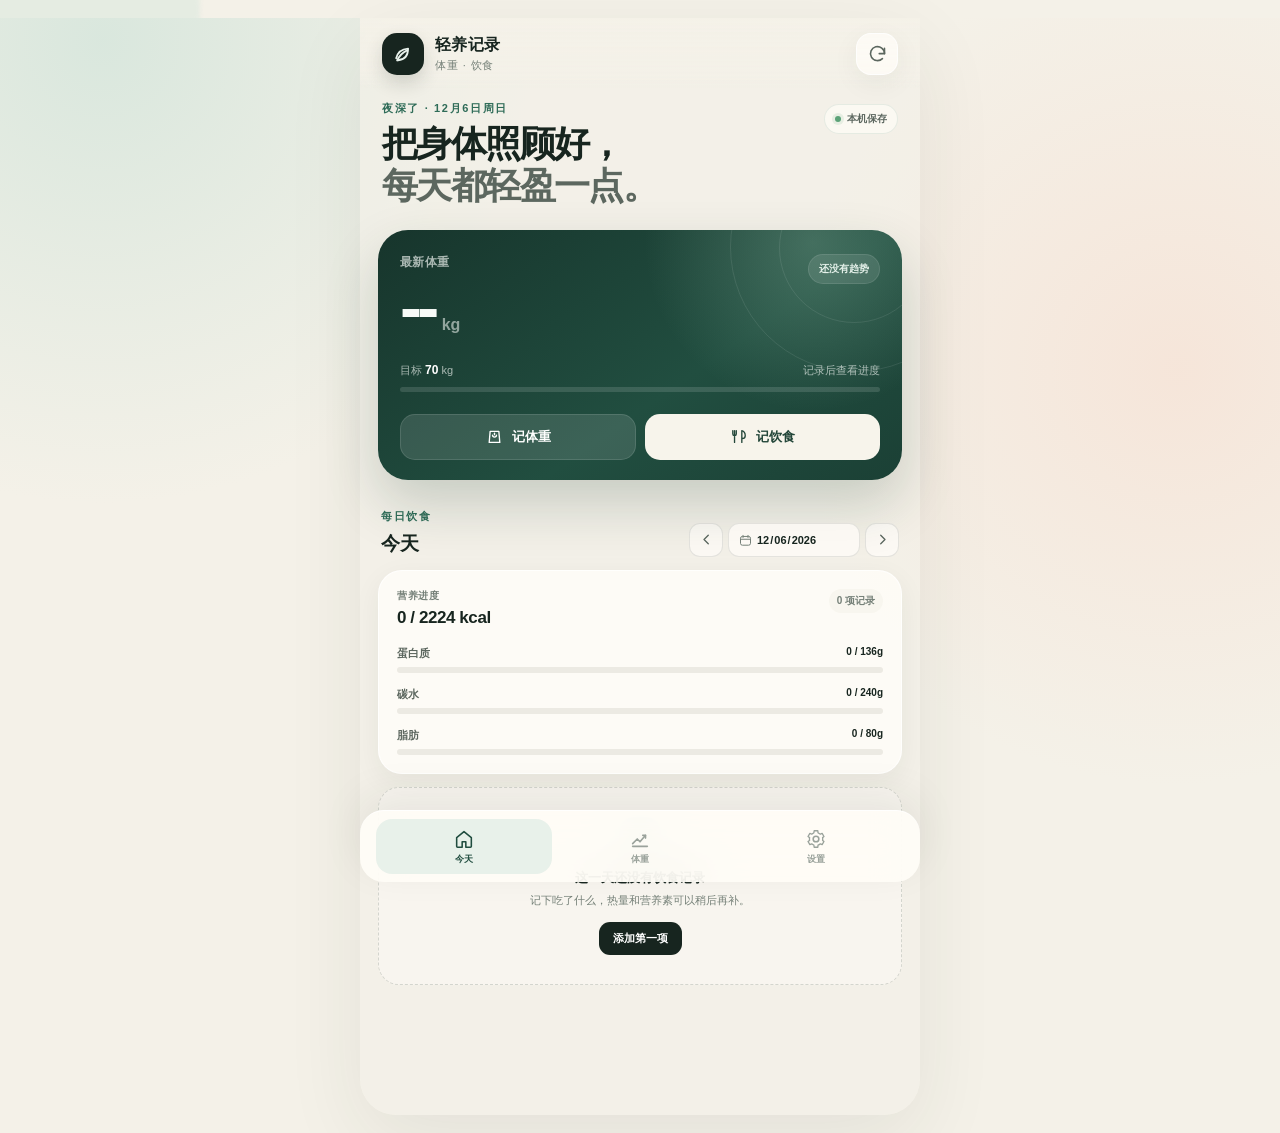
==== health/index.html @ af02f546 "新增离线健康记录页面" ====
<!doctype html>
<html lang="zh-CN">
<head>
  <meta charset="UTF-8">
  <meta name="viewport" content="width=device-width, initial-scale=1, viewport-fit=cover">
  <meta name="theme-color" content="#f4f1e8">
  <meta name="description" content="简单记录体重和每日饮食的个人健康页面。">
  <meta name="apple-mobile-web-app-capable" content="yes">
  <meta name="apple-mobile-web-app-status-bar-style" content="default">
  <meta name="apple-mobile-web-app-title" content="轻养记录">
  <title>轻养记录</title>
  <link rel="manifest" href="./manifest.webmanifest">
  <link rel="icon" href="./icons/icon.svg" type="image/svg+xml">
  <link rel="apple-touch-icon" href="./icons/icon-192.png">
  <link rel="stylesheet" href="./styles.css">
</head>
<body>
  <div class="ambient ambient-one"></div>
  <div class="ambient ambient-two"></div>

  <div class="app-shell">
    <header class="topbar">
      <a class="brand" href="#today" aria-label="轻养记录首页">
        <span class="brand-mark" aria-hidden="true">
          <svg viewBox="0 0 32 32" fill="none">
            <path d="M8.2 20.8c1.8-7 5.9-10.4 13.6-10.9-.1 7.7-3.8 12.6-11.5 13.2" stroke="currentColor" stroke-width="2.1" stroke-linecap="round" stroke-linejoin="round"/>
            <path d="M9.3 23.4c2.5-5.4 6.2-9.1 11.3-11.5" stroke="currentColor" stroke-width="2.1" stroke-linecap="round"/>
          </svg>
        </span>
        <span class="brand-copy">
          <strong>轻养记录</strong>
          <small>体重 · 饮食</small>
        </span>
      </a>
      <button class="icon-button" id="quickUpdateButton" type="button" aria-label="检查更新" title="检查更新">
        <svg viewBox="0 0 24 24" fill="none" aria-hidden="true">
          <path d="M20 11a8 8 0 1 0-2.35 5.65" stroke="currentColor" stroke-width="1.8" stroke-linecap="round"/>
          <path d="M20 5v6h-6" stroke="currentColor" stroke-width="1.8" stroke-linecap="round" stroke-linejoin="round"/>
        </svg>
      </button>
    </header>

    <main>
      <section class="view is-active" id="todayView" data-view-panel="today">
        <div class="greeting">
          <div>
            <p class="eyebrow" id="greetingText">今天</p>
            <h1>把身体照顾好，<br><span>每天都轻盈一点。</span></h1>
          </div>
          <span class="local-badge"><i></i>本机保存</span>
        </div>

        <article class="hero-card">
          <div class="hero-orbit hero-orbit-one"></div>
          <div class="hero-orbit hero-orbit-two"></div>
          <div class="hero-top">
            <div>
              <p class="hero-label">最新体重</p>
              <div class="hero-weight"><span id="latestWeight">--</span><small>kg</small></div>
            </div>
            <span class="trend-chip is-neutral" id="latestTrend">还没有趋势</span>
          </div>

          <div class="goal-meta">
            <span>目标 <strong id="goalWeightText">70</strong> kg</span>
            <span id="remainingText">记录后查看进度</span>
          </div>
          <div class="progress-track" aria-hidden="true">
            <div class="progress-fill" id="goalProgress"></div>
          </div>

          <div class="hero-actions">
            <button class="hero-action" type="button" data-open-weight>
              <svg viewBox="0 0 24 24" fill="none" aria-hidden="true">
                <path d="M6.5 5.5h11l1.2 14h-13.4l1.2-14Z" stroke="currentColor" stroke-width="1.7" stroke-linejoin="round"/>
                <path d="M9.5 10.2a2.5 2.5 0 1 0 5 0" stroke="currentColor" stroke-width="1.7" stroke-linecap="round"/>
                <path d="M12 9.7V7.8" stroke="currentColor" stroke-width="1.7" stroke-linecap="round"/>
              </svg>
              记体重
            </button>
            <button class="hero-action is-light" type="button" data-open-meal>
              <svg viewBox="0 0 24 24" fill="none" aria-hidden="true">
                <path d="M7 4.5v15M4.8 4.5v4.2a2.2 2.2 0 0 0 4.4 0V4.5M16.2 19.5v-15c2.8.7 4.3 3 4.3 6.4 0 2.3-1.3 3.6-3.8 3.6h-.5Z" stroke="currentColor" stroke-width="1.7" stroke-linecap="round" stroke-linejoin="round"/>
              </svg>
              记饮食
            </button>
          </div>
        </article>

        <div class="section-head">
          <div>
            <p class="eyebrow">每日饮食</p>
            <h2 id="dateHeading">今天</h2>
          </div>
          <div class="date-switcher" aria-label="切换记录日期">
            <button class="date-arrow" id="previousDayButton" type="button" aria-label="前一天">
              <svg viewBox="0 0 24 24" fill="none"><path d="m14.5 6-6 6 6 6" stroke="currentColor" stroke-width="1.9" stroke-linecap="round" stroke-linejoin="round"/></svg>
            </button>
            <label class="date-input-wrap">
              <svg viewBox="0 0 24 24" fill="none" aria-hidden="true"><rect x="4" y="5.5" width="16" height="14" rx="3" stroke="currentColor" stroke-width="1.6"/><path d="M8 3.8v3.4M16 3.8v3.4M4 10h16" stroke="currentColor" stroke-width="1.6" stroke-linecap="round"/></svg>
              <input id="dashboardDate" type="date" aria-label="选择饮食记录日期">
            </label>
            <button class="date-arrow" id="nextDayButton" type="button" aria-label="后一天">
              <svg viewBox="0 0 24 24" fill="none"><path d="m9.5 6 6 6-6 6" stroke="currentColor" stroke-width="1.9" stroke-linecap="round" stroke-linejoin="round"/></svg>
            </button>
          </div>
        </div>

        <article class="summary-card">
          <div class="summary-top">
            <div>
              <span class="card-kicker">营养进度</span>
              <strong id="dailyKcalText">0 / 0 kcal</strong>
            </div>
            <span class="summary-count" id="mealCountText">0 项记录</span>
          </div>
          <div class="macro-list">
            <div class="macro-row" data-macro="protein">
              <div class="macro-row-head"><span>蛋白质</span><strong id="proteinText">0 / 0g</strong></div>
              <div class="macro-track"><i id="proteinBar"></i></div>
            </div>
            <div class="macro-row" data-macro="carbs">
              <div class="macro-row-head"><span>碳水</span><strong id="carbsText">0 / 0g</strong></div>
              <div class="macro-track"><i id="carbsBar"></i></div>
            </div>
            <div class="macro-row" data-macro="fat">
              <div class="macro-row-head"><span>脂肪</span><strong id="fatText">0 / 0g</strong></div>
              <div class="macro-track"><i id="fatBar"></i></div>
            </div>
          </div>
        </article>

        <div class="meal-groups" id="mealGroups"></div>
      </section>

      <section class="view" id="weightView" data-view-panel="weight">
        <div class="page-heading">
          <p class="eyebrow">趋势</p>
          <h1>体重变化</h1>
          <p>看长期趋势，不被单日波动影响。</p>
        </div>

        <div class="stat-grid">
          <article class="stat-card is-dark">
            <span>最新体重</span>
            <strong><b id="weightLatestStat">--</b> kg</strong>
            <small id="weightDateStat">还没有记录</small>
          </article>
          <article class="stat-card">
            <span>距目标</span>
            <strong><b id="weightRemainingStat">--</b> kg</strong>
            <small id="weightGoalStat">目标 70kg</small>
          </article>
        </div>

        <article class="chart-card">
          <div class="card-heading">
            <div>
              <span class="card-kicker">最近记录</span>
              <h2>体重曲线</h2>
            </div>
            <span class="chart-legend"><i></i>目标线</span>
          </div>
          <div class="chart-wrap">
            <svg id="weightChart" viewBox="0 0 360 190" role="img" aria-label="体重趋势图"></svg>
          </div>
        </article>

        <button class="wide-button" type="button" data-open-weight>
          <svg viewBox="0 0 24 24" fill="none" aria-hidden="true"><path d="M12 5v14M5 12h14" stroke="currentColor" stroke-width="1.9" stroke-linecap="round"/></svg>
          记录今天的体重
        </button>

        <div class="section-head is-compact">
          <div>
            <p class="eyebrow">历史</p>
            <h2>全部记录</h2>
          </div>
          <span class="section-note" id="weightRecordCount">0 条</span>
        </div>
        <div class="weight-history" id="weightHistory"></div>
      </section>

      <section class="view" id="settingsView" data-view-panel="settings">
        <div class="page-heading">
          <p class="eyebrow">个人设置</p>
          <h1>目标与数据</h1>
          <p>调整后会自动重新计算每日营养目标。</p>
        </div>

        <form class="settings-card" id="settingsForm">
          <div class="card-heading">
            <div>
              <span class="card-kicker">体重目标</span>
              <h2>减重计划</h2>
            </div>
          </div>
          <div class="form-grid two-columns">
            <label class="field">
              <span>起始体重</span>
              <div class="input-with-unit"><input id="settingStartWeight" type="number" min="30" max="250" step="0.1" required><em>kg</em></div>
            </label>
            <label class="field">
              <span>目标体重</span>
              <div class="input-with-unit"><input id="settingGoalWeight" type="number" min="30" max="250" step="0.1" required><em>kg</em></div>
            </label>
          </div>
          <label class="field">
            <span>目标日期</span>
            <input id="settingTargetDate" type="date" required>
          </label>

          <div class="settings-divider"></div>
          <div class="card-heading">
            <div>
              <span class="card-kicker">营养比例</span>
              <h2>每公斤体重</h2>
            </div>
          </div>
          <div class="form-grid three-columns">
            <label class="field">
              <span>碳水</span>
              <div class="input-with-unit"><input id="settingCarbsRatio" type="number" min="0" max="10" step="0.1" required><em>g/kg</em></div>
            </label>
            <label class="field">
              <span>蛋白质</span>
              <div class="input-with-unit"><input id="settingProteinRatio" type="number" min="0" max="5" step="0.1" required><em>g/kg</em></div>
            </label>
            <label class="field">
              <span>脂肪</span>
              <div class="input-with-unit"><input id="settingFatRatio" type="number" min="0" max="5" step="0.1" required><em>g/kg</em></div>
            </label>
          </div>
          <button class="primary-button" type="submit">保存目标设置</button>
        </form>

        <div class="settings-list">
          <button class="settings-row" id="installButton" type="button">
            <span class="settings-icon">
              <svg viewBox="0 0 24 24" fill="none"><rect x="6" y="2.8" width="12" height="18.4" rx="3" stroke="currentColor" stroke-width="1.7"/><path d="M10 18.4h4M12 6v7M9.5 10.5 12 13l2.5-2.5" stroke="currentColor" stroke-width="1.7" stroke-linecap="round" stroke-linejoin="round"/></svg>
            </span>
            <span><strong>添加到手机桌面</strong><small>像 App 一样一键打开</small></span>
            <svg class="row-chevron" viewBox="0 0 24 24" fill="none"><path d="m9 5 7 7-7 7" stroke="currentColor" stroke-width="1.8" stroke-linecap="round" stroke-linejoin="round"/></svg>
          </button>
          <button class="settings-row" id="settingsUpdateButton" type="button">
            <span class="settings-icon">
              <svg viewBox="0 0 24 24" fill="none"><path d="M20 11a8 8 0 1 0-2.35 5.65" stroke="currentColor" stroke-width="1.8" stroke-linecap="round"/><path d="M20 5v6h-6" stroke="currentColor" stroke-width="1.8" stroke-linecap="round" stroke-linejoin="round"/></svg>
            </span>
            <span><strong>一键检查更新</strong><small>保留记录，刷新到最新页面</small></span>
            <svg class="row-chevron" viewBox="0 0 24 24" fill="none"><path d="m9 5 7 7-7 7" stroke="currentColor" stroke-width="1.8" stroke-linecap="round" stroke-linejoin="round"/></svg>
          </button>
          <button class="settings-row" id="exportButton" type="button">
            <span class="settings-icon">
              <svg viewBox="0 0 24 24" fill="none"><path d="M12 3v12M8 7l4-4 4 4M5 14v4.2A2.8 2.8 0 0 0 7.8 21h8.4a2.8 2.8 0 0 0 2.8-2.8V14" stroke="currentColor" stroke-width="1.7" stroke-linecap="round" stroke-linejoin="round"/></svg>
            </span>
            <span><strong>导出备份</strong><small>下载 JSON 文件保存记录</small></span>
            <svg class="row-chevron" viewBox="0 0 24 24" fill="none"><path d="m9 5 7 7-7 7" stroke="currentColor" stroke-width="1.8" stroke-linecap="round" stroke-linejoin="round"/></svg>
          </button>
          <button class="settings-row" id="importButton" type="button">
            <span class="settings-icon">
              <svg viewBox="0 0 24 24" fill="none"><path d="M12 21V9M8 17l4 4 4-4M5 10V5.8A2.8 2.8 0 0 1 7.8 3h8.4A2.8 2.8 0 0 1 19 5.8V10" stroke="currentColor" stroke-width="1.7" stroke-linecap="round" stroke-linejoin="round"/></svg>
            </span>
            <span><strong>导入备份</strong><small>从 JSON 文件恢复记录</small></span>
            <svg class="row-chevron" viewBox="0 0 24 24" fill="none"><path d="m9 5 7 7-7 7" stroke="currentColor" stroke-width="1.8" stroke-linecap="round" stroke-linejoin="round"/></svg>
          </button>
          <input id="importFileInput" type="file" accept="application/json,.json" hidden>
        </div>

        <div class="privacy-card">
          <span class="privacy-mark">本机</span>
          <div>
            <strong>记录只保存在这台设备</strong>
            <p>不会上传到服务器。更换浏览器、清理网站数据或换设备前，请先导出备份。</p>
          </div>
        </div>

        <button class="danger-button" id="clearDataButton" type="button">清空全部记录</button>
        <p class="app-version">轻养记录 · v1.0</p>
      </section>
    </main>

    <nav class="bottom-nav" aria-label="主导航">
      <button class="nav-item is-active" type="button" data-view-target="today">
        <svg viewBox="0 0 24 24" fill="none"><path d="M4 10.5 12 4l8 6.5V20a1 1 0 0 1-1 1h-5v-6H10v6H5a1 1 0 0 1-1-1v-9.5Z" stroke="currentColor" stroke-width="1.7" stroke-linejoin="round"/></svg>
        <span>今天</span>
      </button>
      <button class="nav-item" type="button" data-view-target="weight">
        <svg viewBox="0 0 24 24" fill="none"><path d="m4 17 5-5 3 3 6-7" stroke="currentColor" stroke-width="1.8" stroke-linecap="round" stroke-linejoin="round"/><path d="M15 8h3v3" stroke="currentColor" stroke-width="1.8" stroke-linecap="round" stroke-linejoin="round"/><path d="M4 20h16" stroke="currentColor" stroke-width="1.8" stroke-linecap="round"/></svg>
        <span>体重</span>
      </button>
      <button class="nav-item" type="button" data-view-target="settings">
        <svg viewBox="0 0 24 24" fill="none"><circle cx="12" cy="12" r="3.1" stroke="currentColor" stroke-width="1.7"/><path d="M19.2 13.5a7.7 7.7 0 0 0 0-3l1.5-1.2-2-3.4-1.9.8a8 8 0 0 0-2.6-1.5L14 3h-4l-.3 2.2a8 8 0 0 0-2.4 1.5l-2-.8-2 3.4 1.7 1.2a7.7 7.7 0 0 0 0 3L3.3 14.7l2 3.4 2-.8a8 8 0 0 0 2.4 1.5L10 21h4l.2-2.2a8 8 0 0 0 2.6-1.5l1.9.8 2-3.4-1.5-1.2Z" stroke="currentColor" stroke-width="1.45" stroke-linejoin="round"/></svg>
        <span>设置</span>
      </button>
    </nav>
  </div>

  <div class="modal" id="weightModal" aria-hidden="true">
    <button class="modal-backdrop" type="button" data-close-modal aria-label="关闭"></button>
    <div class="sheet" role="dialog" aria-modal="true" aria-labelledby="weightModalTitle">
      <div class="sheet-grabber"></div>
      <div class="sheet-heading">
        <div><p class="eyebrow">体重记录</p><h2 id="weightModalTitle">记录一次体重</h2></div>
        <button class="close-button" type="button" data-close-modal aria-label="关闭">
          <svg viewBox="0 0 24 24" fill="none"><path d="m6 6 12 12M18 6 6 18" stroke="currentColor" stroke-width="1.9" stroke-linecap="round"/></svg>
        </button>
      </div>
      <form id="weightForm">
        <label class="field">
          <span>日期</span>
          <input id="weightDateInput" type="date" required>
        </label>
        <label class="field is-emphasis">
          <span>体重</span>
          <div class="large-input-with-unit"><input id="weightValueInput" type="number" inputmode="decimal" min="30" max="250" step="0.1" placeholder="80.0" required><em>kg</em></div>
        </label>
        <label class="field">
          <span>备注 <small>可选</small></span>
          <input id="weightNoteInput" type="text" maxlength="60" placeholder="例如：早晨空腹">
        </label>
        <button class="primary-button" type="submit">保存体重</button>
      </form>
    </div>
  </div>

  <div class="modal" id="mealModal" aria-hidden="true">
    <button class="modal-backdrop" type="button" data-close-modal aria-label="关闭"></button>
    <div class="sheet" role="dialog" aria-modal="true" aria-labelledby="mealModalTitle">
      <div class="sheet-grabber"></div>
      <div class="sheet-heading">
        <div><p class="eyebrow">饮食记录</p><h2 id="mealModalTitle">今天吃了什么？</h2></div>
        <button class="close-button" type="button" data-close-modal aria-label="关闭">
          <svg viewBox="0 0 24 24" fill="none"><path d="m6 6 12 12M18 6 6 18" stroke="currentColor" stroke-width="1.9" stroke-linecap="round"/></svg>
        </button>
      </div>
      <form id="mealForm">
        <label class="field">
          <span>日期</span>
          <input id="mealDateInput" type="date" required>
        </label>
        <fieldset class="meal-type-field">
          <legend>餐次</legend>
          <div class="meal-type-options">
            <label><input type="radio" name="mealType" value="早餐" checked><span>早餐</span></label>
            <label><input type="radio" name="mealType" value="午餐"><span>午餐</span></label>
            <label><input type="radio" name="mealType" value="晚餐"><span>晚餐</span></label>
            <label><input type="radio" name="mealType" value="加餐"><span>加餐</span></label>
          </div>
        </fieldset>
        <label class="field">
          <span>食物内容</span>
          <textarea id="mealFoodInput" rows="3" maxlength="300" placeholder="例如：鸡胸肉300g、生米280g、鸡蛋3个、青椒6个" required></textarea>
        </label>
        <details class="nutrition-details" id="nutritionDetails">
          <summary>填写热量和营养素 <span>可选</span></summary>
          <div class="nutrition-grid">
            <label class="field"><span>热量</span><div class="input-with-unit"><input id="mealKcalInput" type="number" min="0" step="1" inputmode="numeric" placeholder="0"><em>kcal</em></div></label>
            <label class="field"><span>蛋白质</span><div class="input-with-unit"><input id="mealProteinInput" type="number" min="0" step="0.1" inputmode="decimal" placeholder="0"><em>g</em></div></label>
            <label class="field"><span>碳水</span><div class="input-with-unit"><input id="mealCarbsInput" type="number" min="0" step="0.1" inputmode="decimal" placeholder="0"><em>g</em></div></label>
            <label class="field"><span>脂肪</span><div class="input-with-unit"><input id="mealFatInput" type="number" min="0" step="0.1" inputmode="decimal" placeholder="0"><em>g</em></div></label>
          </div>
        </details>
        <button class="primary-button" type="submit">添加到饮食记录</button>
      </form>
    </div>
  </div>

  <div class="toast" id="toast" role="status" aria-live="polite"></div>
  <script src="./app.js" defer></script>
</body>
</html>
---- health/styles.css ----
:root {
  color-scheme: light;
  --bg: #f4f1e8;
  --surface: #fffdf8;
  --surface-soft: #f8f6ef;
  --ink: #17251f;
  --muted: #758078;
  --muted-dark: #5c675f;
  --line: rgba(23, 37, 31, 0.1);
  --line-strong: rgba(23, 37, 31, 0.16);
  --accent: #2f6c58;
  --accent-deep: #204d3f;
  --accent-soft: #dfece5;
  --coral: #df896a;
  --coral-soft: #f7e3db;
  --gold: #c59a4e;
  --danger: #b55345;
  --shadow: 0 20px 55px rgba(34, 53, 42, 0.09);
  --shadow-soft: 0 8px 28px rgba(34, 53, 42, 0.06);
  --radius-xl: 30px;
  --radius-lg: 24px;
  --radius-md: 18px;
  --safe-bottom: env(safe-area-inset-bottom, 0px);
  --app-width: 560px;
  font-family: -apple-system, BlinkMacSystemFont, "Segoe UI", "PingFang SC", "Hiragino Sans GB", "Microsoft YaHei", sans-serif;
}

* {
  box-sizing: border-box;
}

html {
  min-height: 100%;
  background: var(--bg);
  scroll-behavior: smooth;
}

body {
  min-width: 0;
  min-height: 100vh;
  margin: 0;
  overflow-x: hidden;
  background:
    radial-gradient(circle at 8% 2%, rgba(209, 228, 218, 0.76), transparent 29rem),
    radial-gradient(circle at 92% 32%, rgba(247, 221, 207, 0.58), transparent 26rem),
    var(--bg);
  color: var(--ink);
  -webkit-font-smoothing: antialiased;
  -webkit-tap-highlight-color: transparent;
}

button,
input,
textarea,
select {
  font: inherit;
}

button {
  border: 0;
  cursor: pointer;
}

button,
a,
input,
textarea {
  -webkit-tap-highlight-color: transparent;
}

button:focus-visible,
a:focus-visible,
input:focus-visible,
textarea:focus-visible,
summary:focus-visible {
  outline: 3px solid rgba(47, 108, 88, 0.32);
  outline-offset: 2px;
}

svg {
  display: block;
}

[hidden] {
  display: none !important;
}

.ambient {
  position: fixed;
  z-index: -1;
  border-radius: 50%;
  filter: blur(2px);
  pointer-events: none;
}

.ambient-one {
  top: -170px;
  left: -160px;
  width: 360px;
  height: 360px;
  background: rgba(211, 231, 221, 0.46);
}

.ambient-two {
  right: -210px;
  top: 44%;
  width: 430px;
  height: 430px;
  background: rgba(249, 222, 207, 0.38);
}

.app-shell {
  position: relative;
  width: min(100%, var(--app-width));
  min-height: 100vh;
  margin: 0 auto;
  padding-bottom: calc(108px + var(--safe-bottom));
}

.topbar {
  position: sticky;
  z-index: 30;
  top: 0;
  display: flex;
  align-items: center;
  justify-content: space-between;
  padding: max(15px, env(safe-area-inset-top)) 22px 13px;
  background: linear-gradient(to bottom, rgba(244, 241, 232, 0.96), rgba(244, 241, 232, 0.8) 74%, transparent);
  backdrop-filter: blur(16px);
}

.brand {
  display: flex;
  align-items: center;
  gap: 11px;
  color: var(--ink);
  text-decoration: none;
}

.brand-mark {
  display: grid;
  width: 42px;
  height: 42px;
  place-items: center;
  border-radius: 15px;
  background: var(--ink);
  box-shadow: 0 8px 18px rgba(23, 37, 31, 0.16);
  color: #e8f2ec;
}

.brand-mark svg {
  width: 28px;
  height: 28px;
}

.brand-copy {
  display: grid;
  gap: 2px;
}

.brand-copy strong {
  font-size: 16px;
  letter-spacing: 0.02em;
}

.brand-copy small {
  color: var(--muted);
  font-size: 11px;
  letter-spacing: 0.08em;
}

.icon-button {
  display: grid;
  width: 42px;
  height: 42px;
  place-items: center;
  border: 1px solid rgba(255, 255, 255, 0.72);
  border-radius: 15px;
  background: rgba(255, 253, 248, 0.78);
  box-shadow: var(--shadow-soft);
  color: var(--muted-dark);
}

.icon-button svg {
  width: 21px;
  height: 21px;
}

.icon-button.is-spinning svg {
  animation: spin 0.8s linear infinite;
}

main {
  padding: 3px 18px 22px;
}

.view {
  display: none;
}

.view.is-active {
  display: block;
  animation: view-in 0.32s ease both;
}

.greeting {
  display: flex;
  align-items: flex-start;
  justify-content: space-between;
  gap: 18px;
  padding: 10px 4px 22px;
}

.eyebrow {
  margin: 0 0 7px;
  color: var(--accent);
  font-size: 11px;
  font-weight: 800;
  letter-spacing: 0.15em;
  text-transform: uppercase;
}

.greeting h1,
.page-heading h1 {
  margin: 0;
  color: var(--ink);
  font-size: clamp(27px, 7.2vw, 36px);
  font-weight: 760;
  letter-spacing: -0.045em;
  line-height: 1.18;
}

.greeting h1 span {
  color: var(--muted-dark);
  font-weight: 650;
}

.local-badge {
  display: inline-flex;
  flex: 0 0 auto;
  align-items: center;
  gap: 6px;
  margin-top: 3px;
  padding: 7px 10px;
  border: 1px solid rgba(47, 108, 88, 0.1);
  border-radius: 999px;
  background: rgba(255, 253, 248, 0.66);
  color: var(--muted-dark);
  font-size: 10px;
  font-weight: 700;
  white-space: nowrap;
}

.local-badge i {
  width: 6px;
  height: 6px;
  border-radius: 50%;
  background: #5ca277;
  box-shadow: 0 0 0 3px rgba(92, 162, 119, 0.13);
}

.hero-card {
  position: relative;
  overflow: hidden;
  padding: 24px 22px 20px;
  border-radius: var(--radius-xl);
  background:
    radial-gradient(circle at 83% 5%, rgba(151, 194, 172, 0.3), transparent 34%),
    linear-gradient(145deg, #17352c, #214e40 59%, #1b4035);
  box-shadow: 0 24px 54px rgba(24, 58, 46, 0.2);
  color: #f8fbf8;
}

.hero-orbit {
  position: absolute;
  border: 1px solid rgba(255, 255, 255, 0.09);
  border-radius: 50%;
  pointer-events: none;
}

.hero-orbit-one {
  top: -108px;
  right: -78px;
  width: 250px;
  height: 250px;
}

.hero-orbit-two {
  top: -57px;
  right: -27px;
  width: 150px;
  height: 150px;
}

.hero-top {
  position: relative;
  z-index: 1;
  display: flex;
  align-items: flex-start;
  justify-content: space-between;
  gap: 12px;
}

.hero-label {
  margin: 0 0 4px;
  color: rgba(247, 251, 248, 0.66);
  font-size: 12px;
  font-weight: 650;
  letter-spacing: 0.04em;
}

.hero-weight {
  display: flex;
  align-items: baseline;
  gap: 7px;
}

.hero-weight span {
  font-family: "Avenir Next", "Segoe UI", sans-serif;
  font-size: clamp(48px, 14vw, 66px);
  font-weight: 650;
  letter-spacing: -0.07em;
  line-height: 0.98;
}

.hero-weight small {
  color: rgba(247, 251, 248, 0.54);
  font-size: 16px;
  font-weight: 700;
}

.trend-chip {
  display: inline-flex;
  align-items: center;
  gap: 5px;
  padding: 7px 10px;
  border: 1px solid rgba(255, 255, 255, 0.1);
  border-radius: 999px;
  background: rgba(255, 255, 255, 0.1);
  color: #e5f1ea;
  font-size: 10px;
  font-weight: 750;
  white-space: nowrap;
}

.trend-chip.is-down {
  background: rgba(173, 226, 196, 0.15);
  color: #c9f0d9;
}

.trend-chip.is-up {
  background: rgba(255, 190, 165, 0.14);
  color: #ffd7c8;
}

.goal-meta {
  position: relative;
  z-index: 1;
  display: flex;
  justify-content: space-between;
  gap: 12px;
  margin-top: 23px;
  color: rgba(247, 251, 248, 0.65);
  font-size: 11px;
}

.goal-meta strong {
  color: #fff;
  font-size: 12px;
}

.progress-track {
  position: relative;
  z-index: 1;
  height: 5px;
  margin-top: 9px;
  overflow: hidden;
  border-radius: 999px;
  background: rgba(255, 255, 255, 0.13);
}

.progress-fill {
  width: 0;
  height: 100%;
  border-radius: inherit;
  background: linear-gradient(90deg, #b4dfc9, #f2d2bd);
  transition: width 0.55s cubic-bezier(0.2, 0.7, 0.2, 1);
}

.hero-actions {
  position: relative;
  z-index: 1;
  display: grid;
  grid-template-columns: 1fr 1fr;
  gap: 9px;
  margin-top: 22px;
}

.hero-action {
  display: flex;
  align-items: center;
  justify-content: center;
  gap: 8px;
  min-height: 46px;
  border: 1px solid rgba(255, 255, 255, 0.12);
  border-radius: 15px;
  background: rgba(255, 255, 255, 0.12);
  color: #fff;
  font-size: 13px;
  font-weight: 720;
}

.hero-action.is-light {
  border-color: transparent;
  background: #f7f4eb;
  color: #234639;
}

.hero-action svg {
  width: 19px;
  height: 19px;
}

.section-head {
  display: flex;
  align-items: flex-end;
  justify-content: space-between;
  gap: 14px;
  margin: 29px 3px 13px;
}

.section-head.is-compact {
  margin-top: 27px;
}

.section-head h2,
.card-heading h2 {
  margin: 0;
  font-size: 19px;
  font-weight: 760;
  letter-spacing: -0.025em;
}

.section-note {
  color: var(--muted);
  font-size: 11px;
  font-weight: 600;
}

.date-switcher {
  display: flex;
  align-items: center;
  gap: 5px;
}

.date-arrow {
  display: grid;
  width: 34px;
  height: 34px;
  place-items: center;
  border: 1px solid var(--line);
  border-radius: 11px;
  background: rgba(255, 253, 248, 0.74);
  color: var(--muted-dark);
}

.date-arrow svg {
  width: 17px;
  height: 17px;
}

.date-input-wrap {
  position: relative;
  display: block;
  width: 132px;
  height: 34px;
  overflow: hidden;
  border: 1px solid var(--line);
  border-radius: 11px;
  background: rgba(255, 253, 248, 0.74);
}

.date-input-wrap svg {
  position: absolute;
  z-index: 1;
  top: 9px;
  left: 9px;
  width: 15px;
  height: 15px;
  color: var(--muted);
  pointer-events: none;
}

.date-input-wrap input {
  width: 100%;
  height: 100%;
  padding: 0 4px 0 27px;
  border: 0;
  outline: 0;
  background: transparent;
  color: var(--ink);
  font-size: 11px;
  font-weight: 700;
}

.date-input-wrap input::-webkit-calendar-picker-indicator {
  opacity: 0;
  position: absolute;
  inset: 0;
  width: 100%;
  height: 100%;
  cursor: pointer;
}

.summary-card,
.chart-card,
.settings-card {
  border: 1px solid rgba(255, 255, 255, 0.72);
  border-radius: var(--radius-lg);
  background: rgba(255, 253, 248, 0.84);
  box-shadow: var(--shadow-soft);
}

.summary-card {
  padding: 18px;
}

.summary-top {
  display: flex;
  align-items: flex-start;
  justify-content: space-between;
  gap: 12px;
  margin-bottom: 18px;
}

.summary-top > div {
  display: grid;
  gap: 5px;
}

.card-kicker {
  color: var(--muted);
  font-size: 10px;
  font-weight: 750;
  letter-spacing: 0.07em;
}

.summary-top strong {
  font-size: 17px;
  letter-spacing: -0.025em;
}

.summary-count {
  padding: 5px 8px;
  border-radius: 999px;
  background: var(--surface-soft);
  color: var(--muted);
  font-size: 10px;
  font-weight: 700;
}

.macro-list {
  display: grid;
  gap: 14px;
}

.macro-row-head {
  display: flex;
  justify-content: space-between;
  gap: 10px;
  margin-bottom: 6px;
  color: var(--muted-dark);
  font-size: 11px;
  font-weight: 650;
}

.macro-row-head strong {
  color: var(--ink);
  font-size: 10px;
}

.macro-track {
  height: 6px;
  overflow: hidden;
  border-radius: 999px;
  background: #eceae3;
}

.macro-track i {
  display: block;
  width: 0;
  height: 100%;
  border-radius: inherit;
  transition: width 0.45s cubic-bezier(0.2, 0.7, 0.2, 1);
}

.macro-row[data-macro="protein"] .macro-track i {
  background: #5c9a7f;
}

.macro-row[data-macro="carbs"] .macro-track i {
  background: #d8a24f;
}

.macro-row[data-macro="fat"] .macro-track i {
  background: #d58167;
}

.macro-track i.is-over {
  background: var(--danger);
}

.meal-groups {
  display: grid;
  gap: 11px;
  margin-top: 13px;
}

.meal-group {
  overflow: hidden;
  border: 1px solid rgba(255, 255, 255, 0.7);
  border-radius: 21px;
  background: rgba(255, 253, 248, 0.68);
}

.meal-group-head {
  display: flex;
  align-items: center;
  justify-content: space-between;
  padding: 13px 15px 10px;
}

.meal-group-title {
  display: flex;
  align-items: center;
  gap: 9px;
}

.meal-icon {
  display: grid;
  width: 30px;
  height: 30px;
  place-items: center;
  border-radius: 10px;
  background: var(--accent-soft);
  color: var(--accent-deep);
  font-size: 12px;
  font-weight: 800;
}

.meal-group[data-type="午餐"] .meal-icon {
  background: #f3e9d5;
  color: #846124;
}

.meal-group[data-type="晚餐"] .meal-icon {
  background: #e9e5f1;
  color: #66597b;
}

.meal-group[data-type="加餐"] .meal-icon {
  background: var(--coral-soft);
  color: #965b44;
}

.meal-group-title strong {
  font-size: 13px;
}

.meal-group-title small {
  margin-left: 5px;
  color: var(--muted);
  font-size: 10px;
}

.meal-entry {
  position: relative;
  padding: 12px 15px 14px;
  border-top: 1px solid var(--line);
}

.meal-entry-main {
  display: flex;
  align-items: flex-start;
  gap: 10px;
}

.meal-entry-copy {
  min-width: 0;
  flex: 1;
}

.meal-entry-copy p {
  margin: 0;
  white-space: pre-wrap;
  overflow-wrap: anywhere;
  color: var(--ink);
  font-size: 13px;
  line-height: 1.55;
}

.meal-tags {
  display: flex;
  flex-wrap: wrap;
  gap: 5px;
  margin-top: 8px;
}

.meal-tags span {
  padding: 4px 7px;
  border-radius: 7px;
  background: var(--surface-soft);
  color: var(--muted-dark);
  font-size: 9px;
  font-weight: 700;
}

.delete-entry {
  display: grid;
  flex: 0 0 auto;
  width: 29px;
  height: 29px;
  place-items: center;
  border-radius: 9px;
  background: transparent;
  color: #a4aaa5;
}

.delete-entry:hover {
  background: #f8ebe7;
  color: var(--danger);
}

.delete-entry svg {
  width: 16px;
  height: 16px;
}

.empty-state {
  padding: 29px 22px;
  border: 1px dashed var(--line-strong);
  border-radius: 21px;
  background: rgba(255, 253, 248, 0.42);
  text-align: center;
}

.empty-mark {
  display: grid;
  width: 42px;
  height: 42px;
  margin: 0 auto 10px;
  place-items: center;
  border-radius: 15px;
  background: var(--accent-soft);
  color: var(--accent);
  font-size: 20px;
}

.empty-state strong {
  display: block;
  margin-bottom: 5px;
  font-size: 13px;
}

.empty-state p {
  margin: 0;
  color: var(--muted);
  font-size: 11px;
  line-height: 1.55;
}

.empty-state button {
  margin-top: 13px;
  padding: 9px 14px;
  border-radius: 11px;
  background: var(--ink);
  color: #fff;
  font-size: 11px;
  font-weight: 700;
}

.page-heading {
  padding: 12px 3px 21px;
}

.page-heading h1 {
  font-size: clamp(29px, 7.6vw, 38px);
}

.page-heading > p:last-child {
  margin: 9px 0 0;
  color: var(--muted);
  font-size: 12px;
  line-height: 1.6;
}

.stat-grid {
  display: grid;
  grid-template-columns: 1fr 1fr;
  gap: 10px;
}

.stat-card {
  min-width: 0;
  padding: 18px 16px;
  border: 1px solid rgba(255, 255, 255, 0.72);
  border-radius: 21px;
  background: rgba(255, 253, 248, 0.8);
  box-shadow: var(--shadow-soft);
}

.stat-card.is-dark {
  border-color: transparent;
  background: var(--ink);
  color: #fff;
}

.stat-card > span {
  display: block;
  margin-bottom: 12px;
  color: var(--muted);
  font-size: 10px;
  font-weight: 700;
}

.stat-card.is-dark > span,
.stat-card.is-dark small {
  color: rgba(255, 255, 255, 0.55);
}

.stat-card strong {
  display: block;
  overflow: hidden;
  font-size: 16px;
  letter-spacing: -0.025em;
  text-overflow: ellipsis;
  white-space: nowrap;
}

.stat-card strong b {
  font-family: "Avenir Next", "Segoe UI", sans-serif;
  font-size: 29px;
  font-weight: 650;
  letter-spacing: -0.05em;
}

.stat-card small {
  display: block;
  margin-top: 6px;
  color: var(--muted);
  font-size: 9px;
}

.chart-card {
  margin-top: 12px;
  padding: 18px 12px 12px;
}

.chart-card .card-heading {
  padding: 0 5px;
}

.card-heading {
  display: flex;
  align-items: flex-start;
  justify-content: space-between;
  gap: 12px;
}

.chart-legend {
  display: inline-flex;
  align-items: center;
  gap: 5px;
  color: var(--muted);
  font-size: 9px;
}

.chart-legend i {
  width: 16px;
  border-top: 1px dashed var(--coral);
}

.chart-wrap {
  width: 100%;
  margin-top: 10px;
  overflow: hidden;
}

#weightChart {
  width: 100%;
  height: auto;
  min-height: 177px;
}

.chart-grid-line {
  stroke: rgba(23, 37, 31, 0.08);
  stroke-width: 1;
}

.chart-target-line {
  stroke: var(--coral);
  stroke-width: 1.2;
  stroke-dasharray: 4 5;
}

.chart-axis-label {
  fill: #88918a;
  font-size: 8px;
  font-family: inherit;
}

.chart-area {
  fill: url(#weightArea);
}

.chart-line {
  fill: none;
  stroke: var(--accent);
  stroke-linecap: round;
  stroke-linejoin: round;
  stroke-width: 2.5;
}

.chart-point {
  fill: #fffdf8;
  stroke: var(--accent);
  stroke-width: 2.2;
}

.chart-point-last {
  fill: var(--accent);
  stroke: #fffdf8;
  stroke-width: 2.5;
}

.wide-button {
  display: flex;
  align-items: center;
  justify-content: center;
  gap: 8px;
  width: 100%;
  min-height: 50px;
  margin-top: 12px;
  border-radius: 16px;
  background: var(--accent);
  box-shadow: 0 10px 24px rgba(47, 108, 88, 0.18);
  color: #fff;
  font-size: 13px;
  font-weight: 750;
}

.wide-button svg {
  width: 19px;
  height: 19px;
}

.weight-history {
  display: grid;
  gap: 8px;
}

.weight-row {
  display: flex;
  align-items: center;
  gap: 12px;
  padding: 13px 14px;
  border: 1px solid rgba(255, 255, 255, 0.7);
  border-radius: 17px;
  background: rgba(255, 253, 248, 0.72);
}

.weight-row-date {
  min-width: 66px;
}

.weight-row-date strong {
  display: block;
  font-size: 11px;
}

.weight-row-date small {
  display: block;
  margin-top: 3px;
  color: var(--muted);
  font-size: 9px;
}

.weight-row-value {
  flex: 1;
  font-size: 12px;
  font-weight: 700;
}

.weight-row-value b {
  font-family: "Avenir Next", "Segoe UI", sans-serif;
  font-size: 22px;
  font-weight: 650;
  letter-spacing: -0.03em;
}

.weight-row-value small {
  margin-left: 4px;
  color: var(--muted);
  font-size: 9px;
}

.weight-row-note {
  max-width: 105px;
  overflow: hidden;
  color: var(--muted);
  font-size: 9px;
  text-overflow: ellipsis;
  white-space: nowrap;
}

.weight-row .delete-entry {
  margin-left: 2px;
}

.settings-card {
  padding: 20px;
}

.settings-card .card-heading {
  margin-bottom: 16px;
}

.form-grid {
  display: grid;
  gap: 11px;
}

.form-grid.two-columns {
  grid-template-columns: 1fr 1fr;
}

.form-grid.three-columns {
  grid-template-columns: repeat(3, minmax(0, 1fr));
}

.field {
  display: grid;
  gap: 7px;
  margin-bottom: 13px;
  color: var(--muted-dark);
  font-size: 10px;
  font-weight: 650;
}

.field:last-of-type {
  margin-bottom: 0;
}

.field > span {
  padding-left: 2px;
}

.field > span small,
details summary span {
  color: #a4aaa5;
  font-size: 9px;
  font-weight: 600;
}

.field input,
.field textarea {
  width: 100%;
  border: 1px solid var(--line);
  border-radius: 13px;
  background: var(--surface-soft);
  color: var(--ink);
  font-size: 13px;
  font-weight: 600;
  outline: none;
  transition: border-color 0.18s ease, background 0.18s ease;
}

.field input {
  height: 44px;
  padding: 0 12px;
}

.field textarea {
  min-height: 86px;
  padding: 12px;
  resize: vertical;
  line-height: 1.55;
}

.field input:focus,
.field textarea:focus {
  border-color: rgba(47, 108, 88, 0.45);
  background: #fff;
}

.field input::placeholder,
.field textarea::placeholder {
  color: #a9afa9;
  font-weight: 500;
}

.input-with-unit,
.large-input-with-unit {
  position: relative;
}

.input-with-unit input {
  padding-right: 42px;
}

.input-with-unit em,
.large-input-with-unit em {
  position: absolute;
  top: 50%;
  right: 11px;
  color: var(--muted);
  font-size: 9px;
  font-style: normal;
  font-weight: 650;
  transform: translateY(-50%);
  pointer-events: none;
}

.settings-divider {
  height: 1px;
  margin: 20px 0 18px;
  background: var(--line);
}

.primary-button {
  display: flex;
  align-items: center;
  justify-content: center;
  width: 100%;
  min-height: 49px;
  margin-top: 18px;
  border-radius: 15px;
  background: var(--ink);
  box-shadow: 0 10px 25px rgba(23, 37, 31, 0.15);
  color: #fff;
  font-size: 13px;
  font-weight: 750;
}

.settings-list {
  display: grid;
  gap: 7px;
  margin-top: 13px;
}

.settings-row {
  display: flex;
  align-items: center;
  gap: 11px;
  width: 100%;
  min-height: 64px;
  padding: 10px 13px;
  border: 1px solid rgba(255, 255, 255, 0.7);
  border-radius: 18px;
  background: rgba(255, 253, 248, 0.72);
  text-align: left;
}

.settings-row > span:nth-child(2) {
  display: grid;
  flex: 1;
  gap: 3px;
}

.settings-row strong {
  font-size: 12px;
}

.settings-row small {
  color: var(--muted);
  font-size: 9px;
}

.settings-icon {
  display: grid;
  flex: 0 0 auto;
  width: 37px;
  height: 37px;
  place-items: center;
  border-radius: 12px;
  background: var(--accent-soft);
  color: var(--accent-deep);
}

.settings-icon svg {
  width: 20px;
  height: 20px;
}

.row-chevron {
  width: 16px;
  height: 16px;
  color: #a2a9a3;
}

.privacy-card {
  display: flex;
  gap: 12px;
  margin-top: 13px;
  padding: 15px;
  border: 1px solid rgba(197, 154, 78, 0.13);
  border-radius: 18px;
  background: rgba(250, 240, 220, 0.62);
}

.privacy-mark {
  display: grid;
  flex: 0 0 auto;
  width: 40px;
  height: 40px;
  place-items: center;
  border-radius: 13px;
  background: #efd9ad;
  color: #7f6024;
  font-size: 10px;
  font-weight: 800;
}

.privacy-card strong {
  display: block;
  margin: 2px 0 4px;
  font-size: 11px;
}

.privacy-card p {
  margin: 0;
  color: #7b725f;
  font-size: 9px;
  line-height: 1.55;
}

.danger-button {
  width: 100%;
  margin-top: 15px;
  padding: 13px;
  border-radius: 14px;
  background: transparent;
  color: var(--danger);
  font-size: 11px;
  font-weight: 700;
}

.app-version {
  margin: 12px 0 0;
  color: #a1a8a2;
  font-size: 9px;
  text-align: center;
}

.bottom-nav {
  position: fixed;
  z-index: 40;
  right: 0;
  bottom: 0;
  left: 0;
  display: grid;
  grid-template-columns: repeat(3, 1fr);
  width: min(100%, var(--app-width));
  margin: 0 auto;
  padding: 8px 16px calc(8px + var(--safe-bottom));
  border-top: 1px solid rgba(255, 255, 255, 0.82);
  background: rgba(255, 253, 248, 0.88);
  box-shadow: 0 -14px 42px rgba(35, 53, 43, 0.08);
  backdrop-filter: blur(20px);
}

.nav-item {
  display: flex;
  flex-direction: column;
  align-items: center;
  justify-content: center;
  gap: 3px;
  min-height: 55px;
  border-radius: 16px;
  background: transparent;
  color: #9aa29b;
  font-size: 9px;
  font-weight: 700;
  transition: color 0.18s ease, background 0.18s ease;
}

.nav-item svg {
  width: 22px;
  height: 22px;
}

.nav-item.is-active {
  background: rgba(223, 236, 229, 0.72);
  color: var(--accent-deep);
}

.modal {
  position: fixed;
  z-index: 100;
  inset: 0;
  display: none;
  align-items: flex-end;
  justify-content: center;
}

.modal.is-open {
  display: flex;
}

.modal-backdrop {
  position: absolute;
  inset: 0;
  width: 100%;
  background: rgba(18, 31, 25, 0.4);
  backdrop-filter: blur(5px);
  animation: fade-in 0.2s ease both;
}

.sheet {
  position: relative;
  z-index: 1;
  width: min(100%, var(--app-width));
  max-height: min(92vh, 760px);
  overflow-y: auto;
  padding: 9px 20px calc(22px + var(--safe-bottom));
  border-radius: 30px 30px 0 0;
  background: var(--surface);
  box-shadow: 0 -24px 70px rgba(18, 31, 25, 0.22);
  animation: sheet-up 0.32s cubic-bezier(0.2, 0.75, 0.2, 1) both;
}

.sheet-grabber {
  width: 40px;
  height: 4px;
  margin: 0 auto 15px;
  border-radius: 999px;
  background: #deded8;
}

.sheet-heading {
  display: flex;
  align-items: flex-start;
  justify-content: space-between;
  gap: 12px;
  margin-bottom: 20px;
}

.sheet-heading h2 {
  margin: 0;
  font-size: 24px;
  letter-spacing: -0.035em;
}

.close-button {
  display: grid;
  width: 34px;
  height: 34px;
  place-items: center;
  border-radius: 11px;
  background: var(--surface-soft);
  color: var(--muted-dark);
}

.close-button svg {
  width: 18px;
  height: 18px;
}

.field.is-emphasis {
  padding: 13px 14px;
  border-radius: 17px;
  background: var(--surface-soft);
}

.large-input-with-unit input {
  height: 58px;
  padding: 0 48px 0 2px;
  border: 0;
  background: transparent;
  font-family: "Avenir Next", "Segoe UI", sans-serif;
  font-size: 34px;
  font-weight: 650;
  letter-spacing: -0.04em;
}

.field.is-emphasis input:focus {
  background: transparent;
}

.large-input-with-unit em {
  right: 3px;
  font-size: 11px;
}

.meal-type-field {
  min-width: 0;
  margin: 0 0 13px;
  padding: 0;
  border: 0;
}

.meal-type-field legend {
  margin-bottom: 7px;
  padding: 0 2px;
  color: var(--muted-dark);
  font-size: 10px;
  font-weight: 650;
}

.meal-type-options {
  display: grid;
  grid-template-columns: repeat(4, 1fr);
  gap: 6px;
}

.meal-type-options label {
  position: relative;
}

.meal-type-options input {
  position: absolute;
  width: 1px;
  height: 1px;
  opacity: 0;
}

.meal-type-options span {
  display: flex;
  align-items: center;
  justify-content: center;
  min-height: 38px;
  border: 1px solid var(--line);
  border-radius: 11px;
  background: var(--surface-soft);
  color: var(--muted-dark);
  font-size: 11px;
  font-weight: 650;
}

.meal-type-options input:checked + span {
  border-color: var(--accent);
  background: var(--accent);
  color: #fff;
}

.nutrition-details {
  margin-top: 13px;
  border: 1px solid var(--line);
  border-radius: 15px;
  background: var(--surface-soft);
}

.nutrition-details summary {
  padding: 13px 14px;
  color: var(--muted-dark);
  cursor: pointer;
  font-size: 11px;
  font-weight: 650;
  list-style: none;
}

.nutrition-details summary::-webkit-details-marker {
  display: none;
}

.nutrition-details summary::after {
  display: inline-block;
  margin-left: 7px;
  content: "＋";
  color: var(--muted);
}

.nutrition-details[open] summary::after {
  content: "－";
}

.nutrition-grid {
  display: grid;
  grid-template-columns: 1fr 1fr;
  gap: 0 9px;
  padding: 0 12px 2px;
}

.nutrition-grid .field {
  margin-bottom: 10px;
}

.nutrition-grid .field input {
  height: 40px;
  background: #fff;
}

.toast {
  position: fixed;
  z-index: 150;
  right: 18px;
  bottom: calc(92px + var(--safe-bottom));
  left: 18px;
  width: fit-content;
  max-width: min(420px, calc(100% - 36px));
  margin: 0 auto;
  padding: 11px 15px;
  border-radius: 13px;
  background: rgba(23, 37, 31, 0.94);
  box-shadow: 0 12px 32px rgba(18, 31, 25, 0.22);
  color: #fff;
  font-size: 11px;
  font-weight: 650;
  line-height: 1.45;
  opacity: 0;
  pointer-events: none;
  transform: translateY(10px);
  transition: opacity 0.2s ease, transform 0.2s ease;
}

.toast.is-visible {
  opacity: 1;
  transform: translateY(0);
}

@keyframes view-in {
  from { opacity: 0; transform: translateY(7px); }
  to { opacity: 1; transform: translateY(0); }
}

@keyframes fade-in {
  from { opacity: 0; }
  to { opacity: 1; }
}

@keyframes sheet-up {
  from { transform: translateY(32px); opacity: 0.7; }
  to { transform: translateY(0); opacity: 1; }
}

@keyframes spin {
  to { transform: rotate(360deg); }
}

@media (max-width: 390px) {
  main { padding-right: 13px; padding-left: 13px; }
  .topbar { padding-right: 15px; padding-left: 15px; }
  .greeting { gap: 9px; }
  .local-badge { padding: 6px 8px; }
  .hero-card { padding-right: 18px; padding-left: 18px; }
  .date-input-wrap { width: 116px; }
  .form-grid.three-columns { gap: 7px; }
  .stat-card { padding-right: 13px; padding-left: 13px; }
  .weight-row-note { display: none; }
}

@media (min-width: 700px) {
  .app-shell {
    margin-top: 18px;
    margin-bottom: 18px;
    min-height: calc(100vh - 36px);
    border-radius: 36px;
    background: rgba(244, 241, 232, 0.62);
    box-shadow: 0 24px 80px rgba(32, 50, 40, 0.08);
  }

  .bottom-nav {
    bottom: 18px;
    border-radius: 24px;
  }
}

@media (prefers-reduced-motion: reduce) {
  *,
  *::before,
  *::after {
    scroll-behavior: auto !important;
    animation-duration: 0.01ms !important;
    animation-iteration-count: 1 !important;
    transition-duration: 0.01ms !important;
  }
}
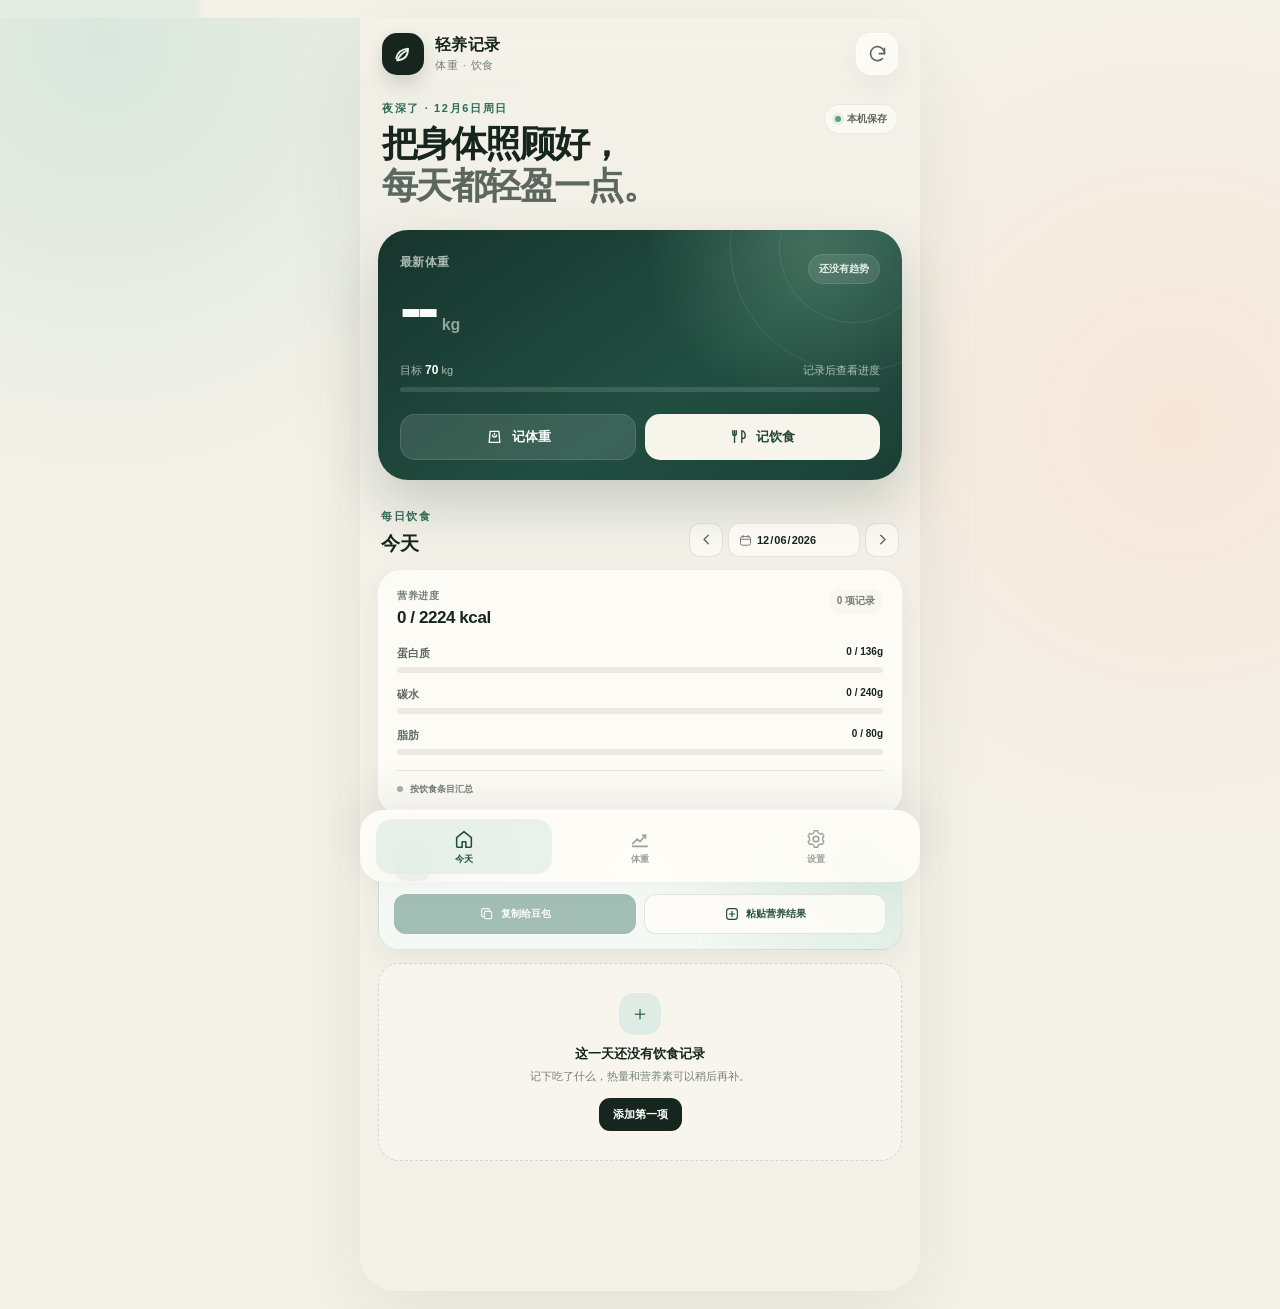
==== commit 42802c1c: "新增豆包营养同步功能" ====
--- a/health/index.html
+++ b/health/index.html
@@ -127,6 +127,30 @@
               <div class="macro-row-head"><span>脂肪</span><strong id="fatText">0 / 0g</strong></div>
               <div class="macro-track"><i id="fatBar"></i></div>
             </div>
+          </div>
+          <div class="nutrition-source" id="nutritionSource">
+            <span class="source-dot"></span>
+            <span id="nutritionSourceText">按饮食条目汇总</span>
+          </div>
+        </article>
+
+        <article class="sync-card">
+          <div class="sync-card-head">
+            <span class="sync-icon">AI</span>
+            <div>
+              <strong>豆包营养同步</strong>
+              <p id="syncHint">复制今天的饮食，再把豆包结果粘回来。</p>
+            </div>
+          </div>
+          <div class="sync-actions">
+            <button class="sync-button" id="copyDietButton" type="button">
+              <svg viewBox="0 0 24 24" fill="none" aria-hidden="true"><rect x="8" y="8" width="11" height="11" rx="2.2" stroke="currentColor" stroke-width="1.7"/><path d="M16 8V6.2A2.2 2.2 0 0 0 13.8 4H6.2A2.2 2.2 0 0 0 4 6.2v7.6A2.2 2.2 0 0 0 6.2 16H8" stroke="currentColor" stroke-width="1.7" stroke-linecap="round"/></svg>
+              复制给豆包
+            </button>
+            <button class="sync-button is-secondary" id="openNutritionImportButton" type="button">
+              <svg viewBox="0 0 24 24" fill="none" aria-hidden="true"><path d="M8 12h8M12 8v8" stroke="currentColor" stroke-width="1.8" stroke-linecap="round"/><rect x="4" y="4" width="16" height="16" rx="4" stroke="currentColor" stroke-width="1.7"/></svg>
+              粘贴营养结果
+            </button>
           </div>
         </article>
 
@@ -275,7 +299,7 @@
         </div>
 
         <button class="danger-button" id="clearDataButton" type="button">清空全部记录</button>
-        <p class="app-version">轻养记录 · v1.0</p>
+        <p class="app-version">轻养记录 · v1.1</p>
       </section>
     </main>
 
@@ -365,6 +389,34 @@
     </div>
   </div>
 
+  <div class="modal" id="nutritionModal" aria-hidden="true">
+    <button class="modal-backdrop" type="button" data-close-modal aria-label="关闭"></button>
+    <div class="sheet" role="dialog" aria-modal="true" aria-labelledby="nutritionModalTitle">
+      <div class="sheet-grabber"></div>
+      <div class="sheet-heading">
+        <div><p class="eyebrow">自动识别</p><h2 id="nutritionModalTitle">粘贴豆包营养结果</h2></div>
+        <button class="close-button" type="button" data-close-modal aria-label="关闭">
+          <svg viewBox="0 0 24 24" fill="none"><path d="m6 6 12 12M18 6 6 18" stroke="currentColor" stroke-width="1.9" stroke-linecap="round"/></svg>
+        </button>
+      </div>
+      <form id="nutritionForm">
+        <p class="sheet-description">把豆包返回的内容整段粘贴进来。页面会自动寻找“热量、蛋白质、碳水、脂肪”，识别后也可以手动修正。</p>
+        <label class="field">
+          <span>营养结果</span>
+          <textarea id="nutritionTextInput" rows="8" maxlength="5000" placeholder="例如：&#10;总热量：2238 kcal&#10;蛋白质：139 g&#10;碳水：245 g&#10;脂肪：78 g"></textarea>
+        </label>
+        <p class="parse-status" id="nutritionParseStatus">等待粘贴内容</p>
+        <div class="nutrition-preview">
+          <label class="field"><span>热量</span><div class="input-with-unit"><input id="nutritionKcalInput" type="number" min="0" step="1" inputmode="decimal" placeholder="0"><em>kcal</em></div></label>
+          <label class="field"><span>蛋白质</span><div class="input-with-unit"><input id="nutritionProteinInput" type="number" min="0" step="0.1" inputmode="decimal" placeholder="0"><em>g</em></div></label>
+          <label class="field"><span>碳水</span><div class="input-with-unit"><input id="nutritionCarbsInput" type="number" min="0" step="0.1" inputmode="decimal" placeholder="0"><em>g</em></div></label>
+          <label class="field"><span>脂肪</span><div class="input-with-unit"><input id="nutritionFatInput" type="number" min="0" step="0.1" inputmode="decimal" placeholder="0"><em>g</em></div></label>
+        </div>
+        <button class="primary-button" type="submit">保存并自动显示</button>
+      </form>
+    </div>
+  </div>
+
   <div class="toast" id="toast" role="status" aria-live="polite"></div>
   <script src="./app.js" defer></script>
 </body>
--- a/health/styles.css
+++ b/health/styles.css
@@ -1537,6 +1537,167 @@
   to { transform: rotate(360deg); }
 }
 
+
+.nutrition-source {
+  display: flex;
+  align-items: center;
+  gap: 7px;
+  margin-top: 15px;
+  padding-top: 12px;
+  border-top: 1px solid var(--line);
+  color: var(--muted);
+  font-size: 9px;
+  font-weight: 650;
+}
+
+.source-dot {
+  width: 6px;
+  height: 6px;
+  border-radius: 50%;
+  background: #aab1ab;
+}
+
+.nutrition-source.is-ai .source-dot {
+  background: #5c9a7f;
+  box-shadow: 0 0 0 3px rgba(92, 154, 127, 0.12);
+}
+
+.nutrition-source.is-stale {
+  color: #9a7040;
+}
+
+.nutrition-source.is-stale .source-dot {
+  background: var(--gold);
+  box-shadow: 0 0 0 3px rgba(197, 154, 78, 0.13);
+}
+
+.sync-card {
+  margin-top: 12px;
+  padding: 15px;
+  border: 1px solid rgba(47, 108, 88, 0.12);
+  border-radius: 21px;
+  background:
+    radial-gradient(circle at 100% 0, rgba(200, 226, 212, 0.72), transparent 46%),
+    rgba(245, 250, 246, 0.88);
+  box-shadow: var(--shadow-soft);
+}
+
+.sync-card-head {
+  display: flex;
+  align-items: center;
+  gap: 11px;
+}
+
+.sync-icon {
+  display: grid;
+  flex: 0 0 auto;
+  width: 38px;
+  height: 38px;
+  place-items: center;
+  border-radius: 13px;
+  background: var(--accent);
+  color: #fff;
+  font-family: "Avenir Next", "Segoe UI", sans-serif;
+  font-size: 12px;
+  font-weight: 800;
+  letter-spacing: 0.02em;
+}
+
+.sync-card-head strong {
+  display: block;
+  margin-bottom: 3px;
+  font-size: 12px;
+}
+
+.sync-card-head p {
+  margin: 0;
+  color: var(--muted);
+  font-size: 9px;
+  line-height: 1.5;
+}
+
+.sync-actions {
+  display: grid;
+  grid-template-columns: 1fr 1fr;
+  gap: 8px;
+  margin-top: 13px;
+}
+
+.sync-button {
+  display: flex;
+  align-items: center;
+  justify-content: center;
+  gap: 6px;
+  min-height: 40px;
+  padding: 0 10px;
+  border-radius: 12px;
+  background: var(--accent);
+  color: #fff;
+  font-size: 10px;
+  font-weight: 720;
+}
+
+.sync-button.is-secondary {
+  border: 1px solid rgba(47, 108, 88, 0.15);
+  background: rgba(255, 253, 248, 0.86);
+  color: var(--accent-deep);
+}
+
+.sync-button svg {
+  width: 16px;
+  height: 16px;
+}
+
+.sync-button:disabled {
+  cursor: not-allowed;
+  opacity: 0.42;
+}
+
+.sheet-description {
+  margin: -5px 0 17px;
+  color: var(--muted);
+  font-size: 10px;
+  line-height: 1.65;
+}
+
+.parse-status {
+  margin: 9px 0 13px;
+  padding: 10px 12px;
+  border-radius: 11px;
+  background: var(--surface-soft);
+  color: var(--muted);
+  font-size: 9px;
+  line-height: 1.5;
+}
+
+.parse-status.is-success {
+  background: rgba(223, 236, 229, 0.72);
+  color: var(--accent-deep);
+}
+
+.parse-status.is-warning {
+  background: rgba(250, 240, 220, 0.72);
+  color: #896427;
+}
+
+.nutrition-preview {
+  display: grid;
+  grid-template-columns: 1fr 1fr;
+  gap: 0 9px;
+  padding: 13px 12px 2px;
+  border: 1px solid var(--line);
+  border-radius: 16px;
+  background: var(--surface-soft);
+}
+
+.nutrition-preview .field {
+  margin-bottom: 10px;
+}
+
+.nutrition-preview .field input {
+  background: #fff;
+}
+
 @media (max-width: 390px) {
   main { padding-right: 13px; padding-left: 13px; }
   .topbar { padding-right: 15px; padding-left: 15px; }
